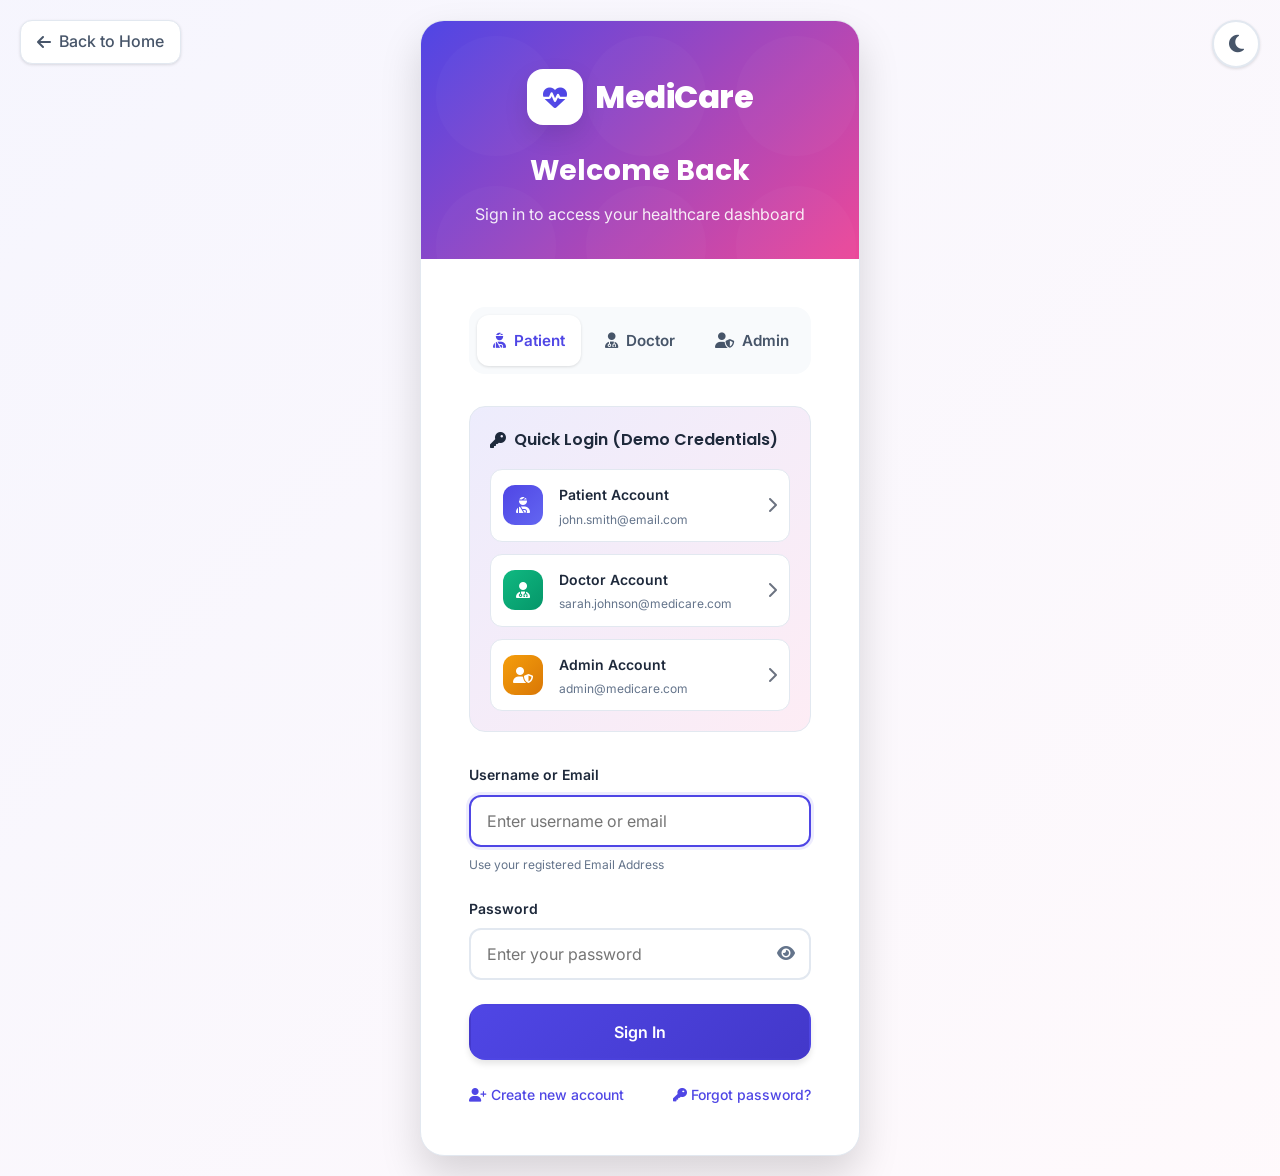
==== templates/admin-dashboard.html @ af342750 "Initial commit of DocAppointment app" ====
<!DOCTYPE html>
<html lang="en">
<head>
    <meta charset="UTF-8">
    <meta name="viewport" content="width=device-width, initial-scale=1.0">
    <title>Admin Portal - MediCare</title>
    
    <link href="https://fonts.googleapis.com/css2?family=Inter:wght@300;400;500;600;700&display=swap" rel="stylesheet">
    <link rel="stylesheet" href="https://cdnjs.cloudflare.com/ajax/libs/font-awesome/6.4.0/css/all.min.css">
    
    <style>
        /* --- 1. SHARED THEME VARIABLES --- */
        :root {
            --primary: #4F46E5;
            --background: #f3f4f6;
            --surface: #ffffff;
            --text-primary: #111827;
            --text-secondary: #6b7280;
            --border: #e5e7eb;
            --shadow: 0 4px 6px -1px rgba(0, 0, 0, 0.1);
            --danger: #ef4444;
            --success: #10b981;
            
            /* Status Colors */
            --status-pending-bg: #FEF3C7; --status-pending-text: #D97706;
            --status-confirmed-bg: #D1FAE5; --status-confirmed-text: #059669;
            --status-cancelled-bg: #FEE2E2; --status-cancelled-text: #DC2626;
        }

        [data-theme="dark"] {
            --background: #111827; --surface: #1f2937;
            --text-primary: #f9fafb; --text-secondary: #d1d5db;
            --border: #374151;
            --status-pending-bg: rgba(245,158,11,0.2); --status-pending-text: #fbbf24;
            --status-confirmed-bg: rgba(16,185,129,0.2); --status-confirmed-text: #34d399;
            --status-cancelled-bg: rgba(239,68,68,0.2); --status-cancelled-text: #f87171;
        }

        /* --- 2. GLOBAL STYLES --- */
        * { margin: 0; padding: 0; box-sizing: border-box; font-family: 'Inter', sans-serif; }
        body { background-color: var(--background); color: var(--text-primary); transition: all 0.3s ease; }
        .container { max-width: 1200px; margin: 0 auto; padding: 0 20px; }
        
        /* Header & Buttons */
        .header { background: var(--surface); padding: 1rem 0; box-shadow: var(--shadow); position: sticky; top: 0; z-index: 100; }
        .header-inner { display: flex; justify-content: space-between; align-items: center; }
        .logo { display: flex; align-items: center; gap: 10px; text-decoration: none; font-size: 1.5rem; font-weight: 700; color: var(--primary); }
        .btn { padding: 0.5rem 1rem; border-radius: 6px; cursor: pointer; border: none; font-size: 0.9rem; font-weight: 500; transition: 0.2s; }
        .btn-outline { border: 1px solid var(--primary); color: var(--primary); background: transparent; }
        .btn-primary { background: var(--primary); color: white; }
        .theme-toggle { background: none; border: none; color: var(--text-primary); font-size: 1.2rem; cursor: pointer; }

        /* Dashboard Components */
        .dashboard-header { margin: 40px 0 30px; display: flex; justify-content: space-between; align-items: end; }
        
        .stats-grid { display: grid; grid-template-columns: repeat(auto-fit, minmax(200px, 1fr)); gap: 20px; margin-bottom: 40px; }
        .stat-card { background: var(--surface); padding: 24px; border-radius: 12px; border: 1px solid var(--border); display: flex; align-items: center; gap: 20px; box-shadow: var(--shadow); }
        .stat-icon { width: 50px; height: 50px; border-radius: 10px; display: flex; align-items: center; justify-content: center; font-size: 1.5rem; }

        /* Tabs */
        .tabs { display: flex; gap: 10px; margin-bottom: 20px; border-bottom: 1px solid var(--border); }
        .tab-btn { padding: 10px 20px; background: none; border: none; color: var(--text-secondary); cursor: pointer; font-weight: 600; border-bottom: 2px solid transparent; }
        .tab-btn.active { color: var(--primary); border-bottom-color: var(--primary); }

        /* Tables */
        .table-container { background: var(--surface); border-radius: 12px; border: 1px solid var(--border); overflow-x: auto; box-shadow: var(--shadow); }
        table { width: 100%; border-collapse: collapse; min-width: 600px; }
        th, td { padding: 15px 20px; text-align: left; border-bottom: 1px solid var(--border); font-size: 0.95rem; }
        th { background: var(--background); color: var(--text-secondary); font-weight: 600; text-transform: uppercase; font-size: 0.8rem; }
        
        /* Badges & Actions */
        .badge { padding: 4px 10px; border-radius: 20px; font-size: 0.8rem; font-weight: 600; text-transform: capitalize; }
        .role-doctor { background: #e0e7ff; color: #4338ca; }
        .role-patient { background: #d1fae5; color: #059669; }
        .role-admin { background: #fee2e2; color: #dc2626; }
        
        .status-pending { background: var(--status-pending-bg); color: var(--status-pending-text); }
        .status-confirmed { background: var(--status-confirmed-bg); color: var(--status-confirmed-text); }
        .status-cancelled { background: var(--status-cancelled-bg); color: var(--status-cancelled-text); }

        .action-btn { background: none; border: none; cursor: pointer; padding: 5px; font-size: 1.1rem; transition: transform 0.2s; }
        .btn-edit { color: var(--primary); }
        .btn-delete { color: var(--danger); }
        .action-btn:hover { transform: scale(1.2); }

        /* --- EDIT MODAL STYLES --- */
        .modal-overlay {
            position: fixed; top: 0; left: 0; right: 0; bottom: 0;
            background: rgba(0,0,0,0.7); display: none; align-items: center; justify-content: center; z-index: 2000;
        }
        .modal-content {
            background: var(--surface); padding: 2rem; border-radius: 12px; width: 90%; max-width: 500px;
            box-shadow: 0 25px 50px -12px rgba(0,0,0,0.25); animation: slideUp 0.3s ease;
        }
        @keyframes slideUp { from { transform: translateY(20px); opacity: 0; } to { transform: translateY(0); opacity: 1; } }

        .form-grid { display: grid; gap: 15px; margin-top: 20px; }
        .form-group label { display: block; margin-bottom: 5px; color: var(--text-secondary); font-size: 0.9rem; }
        .form-input { 
            width: 100%; padding: 10px; border: 1px solid var(--border); border-radius: 6px; 
            background: var(--background); color: var(--text-primary); 
        }
        .checkbox-group { display: flex; align-items: center; gap: 10px; padding: 10px 0; }
        .checkbox-group input { width: 20px; height: 20px; }

    </style>
</head>
<body>

    <header class="header">
        <div class="container">
            <div class="header-inner">
                <a href="index.html" class="logo"><i class="fas fa-heart-pulse"></i> MediCare <span style="font-size: 0.8rem; background: var(--primary); color: white; padding: 2px 6px; border-radius: 4px; margin-left: 5px;">ADMIN</span></a>
                <div class="header-controls">
                    <button class="theme-toggle" id="themeToggle"><i class="fas fa-moon"></i></button>
                    <button onclick="logout()" class="btn btn-outline" style="border-color: var(--danger); color: var(--danger);">Logout</button>
                </div>
            </div>
        </div>
    </header>

    <div class="container">
        <div class="dashboard-header">
            <h1>Admin Overview</h1>
        </div>

        <div class="stats-grid">
            <div class="stat-card">
                <div class="stat-icon" style="background: #e0e7ff; color: #4F46E5;"><i class="fas fa-users"></i></div>
                <div><h2 id="total-users">0</h2><span>Total Users</span></div>
            </div>
            <div class="stat-card">
                <div class="stat-icon" style="background: #d1fae5; color: #059669;"><i class="fas fa-user-md"></i></div>
                <div><h2 id="total-doctors">0</h2><span>Doctors</span></div>
            </div>
            <div class="stat-card">
                <div class="stat-icon" style="background: #fef3c7; color: #d97706;"><i class="fas fa-calendar-check"></i></div>
                <div><h2 id="total-apps">0</h2><span>Appointments</span></div>
            </div>
        </div>

        <div class="tabs">
            <button class="tab-btn active" onclick="switchTab('users')">Manage Users</button>
            <button class="tab-btn" onclick="switchTab('appointments')">All Appointments</button>
        </div>

        <div id="view-users" class="table-container">
            <table>
                <thead>
                    <tr>
                        <th>ID</th>
                        <th>User Info</th>
                        <th>Role</th>
                        <th>Details</th>
                        <th>Actions</th>
                    </tr>
                </thead>
                <tbody id="users-table-body"></tbody>
            </table>
        </div>

        <div id="view-appointments" class="table-container" style="display: none;">
            <table>
                <thead>
                    <tr>
                        <th>ID</th>
                        <th>Doctor</th>
                        <th>Patient</th>
                        <th>Date</th>
                        <th>Status</th>
                        <th>Action</th>
                    </tr>
                </thead>
                <tbody id="apps-table-body"></tbody>
            </table>
        </div>
    </div>

    <div id="edit-modal" class="modal-overlay">
        <div class="modal-content">
            <h2>Edit User</h2>
            <form id="edit-form" class="form-grid">
                <input type="hidden" id="edit-id">
                
                <div class="form-group">
                    <label>First Name</label>
                    <input type="text" id="edit-fname" class="form-input" required>
                </div>
                <div class="form-group">
                    <label>Last Name</label>
                    <input type="text" id="edit-lname" class="form-input" required>
                </div>
                <div class="form-group">
                    <label>Email</label>
                    <input type="email" id="edit-email" class="form-input" required>
                </div>

                <div id="doctor-fields" style="display: none; border-top: 1px solid var(--border); padding-top: 15px; margin-top: 10px;">
                    <h3 style="font-size: 1rem; margin-bottom: 10px; color: var(--primary);">Doctor Details</h3>
                    <div class="form-group">
                        <label>Specialization</label>
                        <input type="text" id="edit-spec" class="form-input">
                    </div>
                    <div class="form-group">
                        <label>Consultation Fee ($)</label>
                        <input type="number" id="edit-fee" class="form-input">
                    </div>
                    <div class="form-group">
                        <label>Experience (Years)</label>
                        <input type="number" id="edit-exp" class="form-input">
                    </div>
                    <div class="checkbox-group">
                        <input type="checkbox" id="edit-verified">
                        <label for="edit-verified" style="margin:0; font-weight:600; cursor:pointer;">Verified Doctor</label>
                    </div>
                </div>

                <div style="display: flex; gap: 10px; margin-top: 10px;">
                    <button type="button" onclick="closeModal()" class="btn btn-outline" style="flex: 1;">Cancel</button>
                    <button type="submit" class="btn btn-primary" style="flex: 1;">Save Changes</button>
                </div>
            </form>
        </div>
    </div>

    <script>
        const API_BASE = 'http://127.0.0.1:8000/api';
        let allUsers = []; // Store users for easy access

        // --- THEME ---
        const themeToggle = document.getElementById('themeToggle');
        const themeIcon = themeToggle.querySelector('i');
        const savedTheme = localStorage.getItem('theme') || 'light';
        function setTheme(theme) {
            document.documentElement.setAttribute('data-theme', theme);
            localStorage.setItem('theme', theme);
            themeIcon.className = theme === 'dark' ? 'fas fa-sun' : 'fas fa-moon';
        }
        setTheme(savedTheme);
        themeToggle.addEventListener('click', () => setTheme(document.documentElement.getAttribute('data-theme') === 'dark' ? 'light' : 'dark'));

        // --- LOAD DATA ---
        document.addEventListener('DOMContentLoaded', async () => {
            const token = localStorage.getItem('access_token');
            const user = JSON.parse(localStorage.getItem('user'));
            if (!token || user.role !== 'admin') {
                window.location.href = 'login.html';
                return;
            }
            await loadUsers(token);
            await loadAppointments(token);
        });

        async function loadUsers(token) {
            try {
                const res = await fetch(`${API_BASE}/users/`, { headers: { 'Authorization': `Bearer ${token}` } });
                allUsers = await res.json();
                renderUsers(allUsers);
            } catch (err) { console.error(err); }
        }

        function renderUsers(users) {
            const tbody = document.getElementById('users-table-body');
            tbody.innerHTML = '';
            let docCount = 0;

            users.forEach(u => {
                if(u.role === 'doctor') docCount++;
                
                // Extra details display
                let details = '<span style="color:var(--text-secondary);">-</span>';
                let verifiedBadge = '';
                
                if (u.role === 'doctor') {
                    details = `<small>${u.specialization || 'N/A'}</small>`;
                    if (u.is_verified) verifiedBadge = '<i class="fas fa-check-circle" style="color:var(--success); margin-left:5px;" title="Verified"></i>';
                }

                const row = `
                    <tr>
                        <td>#${u.id}</td>
                        <td>
                            <strong>${u.first_name} ${u.last_name}</strong>${verifiedBadge}<br>
                            <small style="color:var(--text-secondary)">${u.email}</small>
                        </td>
                        <td><span class="badge role-${u.role}">${u.role}</span></td>
                        <td>${details}</td>
                        <td>
                            ${u.role !== 'admin' ? `
                            <button onclick="openEditModal(${u.id})" class="action-btn btn-edit" title="Edit"><i class="fas fa-edit"></i></button>
                            <button onclick="deleteUser(${u.id})" class="action-btn btn-delete" title="Delete"><i class="fas fa-trash"></i></button>
                            ` : ''}
                        </td>
                    </tr>
                `;
                tbody.innerHTML += row;
            });
            document.getElementById('total-users').textContent = users.length;
            document.getElementById('total-doctors').textContent = docCount;
        }

        async function loadAppointments(token) {
            try {
                const res = await fetch(`${API_BASE}/appointments/`, { headers: { 'Authorization': `Bearer ${token}` } });
                const apps = await res.json();
                const tbody = document.getElementById('apps-table-body');
                tbody.innerHTML = '';

                apps.forEach(app => {
                    const docName = app.doctor_details ? `Dr. ${app.doctor_details.last_name}` : 'Unknown';
                    const patName = app.patient_details ? app.patient_details.first_name : 'Unknown';
                    
                    let statusClass = 'status-pending';
                    if (app.status === 'confirmed') statusClass = 'status-confirmed';
                    if (app.status === 'cancelled') statusClass = 'status-cancelled';

                    const row = `
                        <tr>
                            <td>#${app.id}</td>
                            <td>${docName}</td>
                            <td>${patName}</td>
                            <td>${app.date}</td>
                            <td><span class="badge ${statusClass}">${app.status}</span></td>
                            <td><button onclick="deleteApp(${app.id})" class="action-btn btn-delete"><i class="fas fa-trash"></i></button></td>
                        </tr>
                    `;
                    tbody.innerHTML += row;
                });
                document.getElementById('total-apps').textContent = apps.length;
            } catch (err) { console.error(err); }
        }

        // --- EDIT MODAL LOGIC ---
        const modal = document.getElementById('edit-modal');
        const docFields = document.getElementById('doctor-fields');

        function openEditModal(id) {
            const user = allUsers.find(u => u.id === id);
            if(!user) return;

            document.getElementById('edit-id').value = user.id;
            document.getElementById('edit-fname').value = user.first_name;
            document.getElementById('edit-lname').value = user.last_name;
            document.getElementById('edit-email').value = user.email;

            if (user.role === 'doctor') {
                docFields.style.display = 'block';
                document.getElementById('edit-spec').value = user.specialization || '';
                document.getElementById('edit-fee').value = user.consultation_fee || '';
                document.getElementById('edit-exp').value = user.experience || '';
                document.getElementById('edit-verified').checked = user.is_verified;
            } else {
                docFields.style.display = 'none';
            }
            modal.style.display = 'flex';
        }

        function closeModal() { modal.style.display = 'none'; }
        window.onclick = function(e) { if(e.target == modal) closeModal(); }

        document.getElementById('edit-form').addEventListener('submit', async (e) => {
            e.preventDefault();
            const id = document.getElementById('edit-id').value;
            const token = localStorage.getItem('access_token');

            // Build payload
            const payload = {
                first_name: document.getElementById('edit-fname').value,
                last_name: document.getElementById('edit-lname').value,
                email: document.getElementById('edit-email').value,
            };

            // Add doctor fields if visible
            if (docFields.style.display !== 'none') {
                payload.specialization = document.getElementById('edit-spec').value;
                payload.consultation_fee = document.getElementById('edit-fee').value;
                payload.experience = document.getElementById('edit-exp').value;
                payload.is_verified = document.getElementById('edit-verified').checked;
            }

            try {
                const res = await fetch(`${API_BASE}/users/${id}/`, {
                    method: 'PATCH',
                    headers: { 
                        'Content-Type': 'application/json',
                        'Authorization': `Bearer ${token}` 
                    },
                    body: JSON.stringify(payload)
                });

                if (res.ok) {
                    alert("User updated successfully!");
                    closeModal();
                    loadUsers(token); // Refresh table
                } else {
                    alert("Failed to update user.");
                }
            } catch(e) { alert("Network Error"); }
        });

        // --- DELETE LOGIC ---
        async function deleteUser(id) {
            if(!confirm("Delete this user?")) return;
            const token = localStorage.getItem('access_token');
            await fetch(`${API_BASE}/users/${id}/`, { method: 'DELETE', headers: { 'Authorization': `Bearer ${token}` } });
            loadUsers(token);
        }

        async function deleteApp(id) {
            if(!confirm("Delete appointment?")) return;
            const token = localStorage.getItem('access_token');
            await fetch(`${API_BASE}/appointments/${id}/`, { method: 'DELETE', headers: { 'Authorization': `Bearer ${token}` } });
            loadAppointments(token);
        }

        // --- TABS & LOGOUT ---
        function switchTab(t) {
            const uv = document.getElementById('view-users'), av = document.getElementById('view-appointments');
            const btns = document.querySelectorAll('.tab-btn');
            if(t === 'users') { uv.style.display='block'; av.style.display='none'; btns[0].classList.add('active'); btns[1].classList.remove('active'); }
            else { uv.style.display='none'; av.style.display='block'; btns[0].classList.remove('active'); btns[1].classList.add('active'); }
        }
        function logout() { localStorage.clear(); window.location.href='index.html'; }
    </script>
</body>
</html>
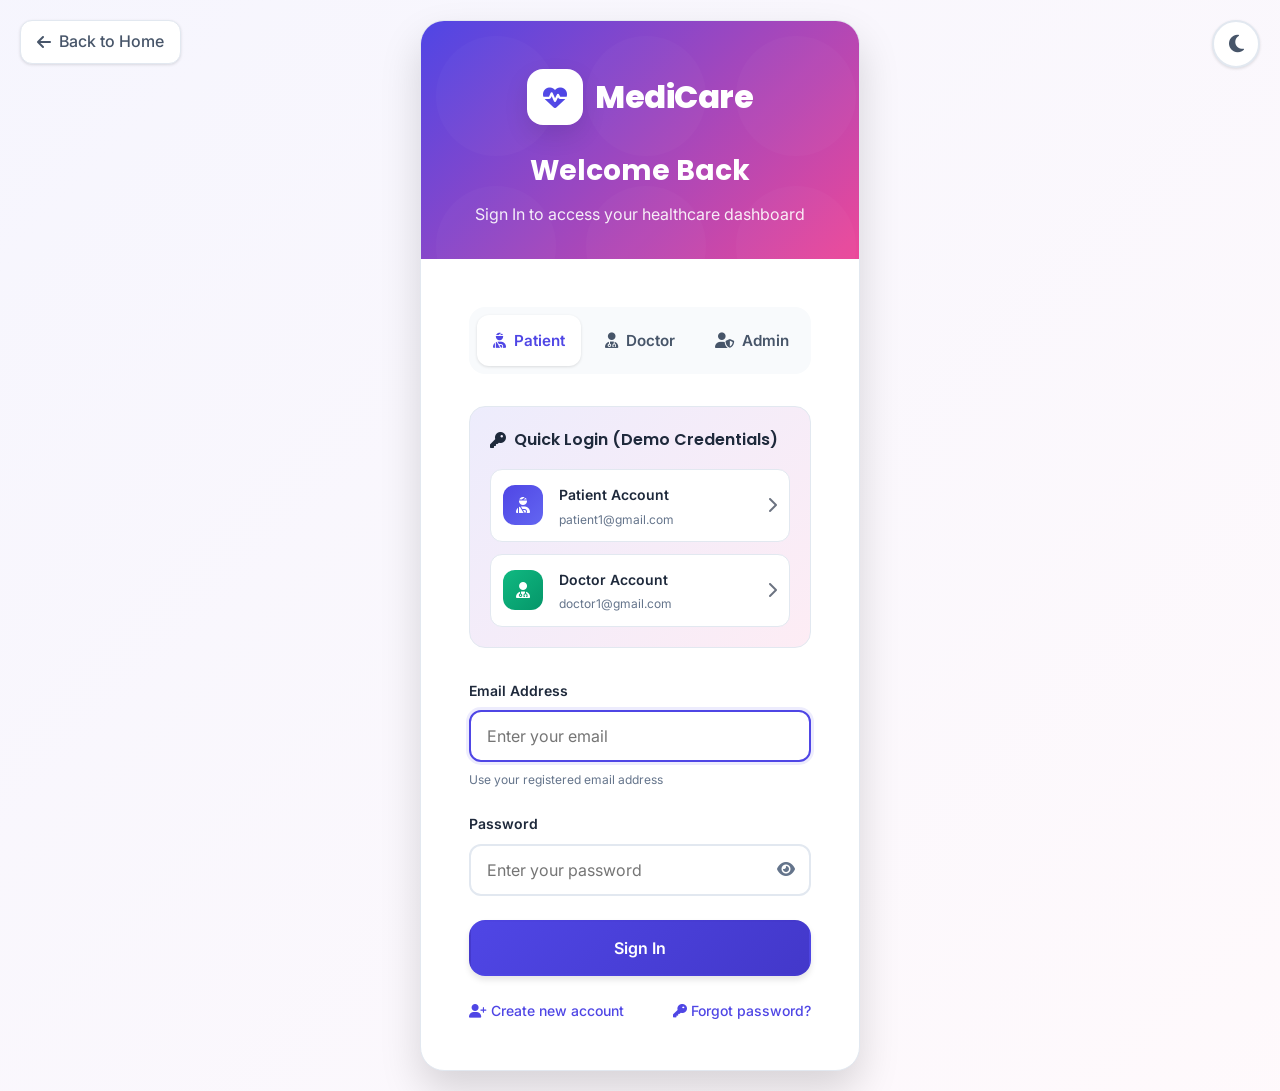
==== commit 41f6a147: "Update DocAppointment with latest app changes" ====
--- a/templates/admin-dashboard.html
+++ b/templates/admin-dashboard.html
@@ -9,100 +9,431 @@
     <link rel="stylesheet" href="https://cdnjs.cloudflare.com/ajax/libs/font-awesome/6.4.0/css/all.min.css">
     
     <style>
-        /* --- 1. SHARED THEME VARIABLES --- */
+        /* --- 1. CRITICAL COLOR VARIABLES --- */
         :root {
             --primary: #4F46E5;
+            --primary-dark: #4338ca;
+            --secondary: #EC4899;
             --background: #f3f4f6;
             --surface: #ffffff;
             --text-primary: #111827;
             --text-secondary: #6b7280;
             --border: #e5e7eb;
             --shadow: 0 4px 6px -1px rgba(0, 0, 0, 0.1);
+            
+            /* Enhanced Color Palette */
+            --success: #10b981;
+            --success-light: #d1fae5;
+            --warning: #f59e0b;
+            --warning-light: #fef3c7;
             --danger: #ef4444;
-            --success: #10b981;
-            
-            /* Status Colors */
-            --status-pending-bg: #FEF3C7; --status-pending-text: #D97706;
-            --status-confirmed-bg: #D1FAE5; --status-confirmed-text: #059669;
-            --status-cancelled-bg: #FEE2E2; --status-cancelled-text: #DC2626;
+            --danger-light: #fee2e2;
+            --info: #3b82f6;
+            --info-light: #dbeafe;
+            --star: #fbbf24;
+            --experience: #8b5cf6;
+            --experience-light: #ede9fe;
+            --fee: #059669;
+            --fee-light: #d1fae5;
+            --rating: #f59e0b;
+            --rating-light: #fef3c7;
         }
 
         [data-theme="dark"] {
-            --background: #111827; --surface: #1f2937;
-            --text-primary: #f9fafb; --text-secondary: #d1d5db;
+            --background: #111827;
+            --surface: #1f2937;
+            --text-primary: #f9fafb;
+            --text-secondary: #d1d5db;
             --border: #374151;
-            --status-pending-bg: rgba(245,158,11,0.2); --status-pending-text: #fbbf24;
-            --status-confirmed-bg: rgba(16,185,129,0.2); --status-confirmed-text: #34d399;
-            --status-cancelled-bg: rgba(239,68,68,0.2); --status-cancelled-text: #f87171;
-        }
-
-        /* --- 2. GLOBAL STYLES --- */
-        * { margin: 0; padding: 0; box-sizing: border-box; font-family: 'Inter', sans-serif; }
-        body { background-color: var(--background); color: var(--text-primary); transition: all 0.3s ease; }
+            --success-light: rgba(16, 185, 129, 0.2);
+            --warning-light: rgba(245, 158, 11, 0.2);
+            --danger-light: rgba(239, 68, 68, 0.2);
+            --info-light: rgba(59, 130, 246, 0.2);
+            --experience-light: rgba(139, 92, 246, 0.2);
+            --fee-light: rgba(5, 150, 105, 0.2);
+            --rating-light: rgba(245, 158, 11, 0.2);
+        }
+
+        [data-theme="dark"] ::-webkit-calendar-picker-indicator {
+            filter: invert(1);
+            cursor: pointer;
+        }
+
+        * { margin: 0; padding: 0; box-sizing: border-box; font-family: 'Inter', sans-serif; transition: all 0.3s ease; }
+        body { background-color: var(--background); color: var(--text-primary); }
         .container { max-width: 1200px; margin: 0 auto; padding: 0 20px; }
+
+        /* --- HEADER --- */
+        .header { 
+            background: var(--surface); 
+            padding: 1rem 0; 
+            box-shadow: var(--shadow); 
+            position: sticky; 
+            top: 0; 
+            z-index: 100; 
+        }
+        .header-inner { 
+            display: flex; 
+            justify-content: space-between; 
+            align-items: center; 
+        }
         
-        /* Header & Buttons */
-        .header { background: var(--surface); padding: 1rem 0; box-shadow: var(--shadow); position: sticky; top: 0; z-index: 100; }
-        .header-inner { display: flex; justify-content: space-between; align-items: center; }
-        .logo { display: flex; align-items: center; gap: 10px; text-decoration: none; font-size: 1.5rem; font-weight: 700; color: var(--primary); }
-        .btn { padding: 0.5rem 1rem; border-radius: 6px; cursor: pointer; border: none; font-size: 0.9rem; font-weight: 500; transition: 0.2s; }
-        .btn-outline { border: 1px solid var(--primary); color: var(--primary); background: transparent; }
-        .btn-primary { background: var(--primary); color: white; }
-        .theme-toggle { background: none; border: none; color: var(--text-primary); font-size: 1.2rem; cursor: pointer; }
-
-        /* Dashboard Components */
-        .dashboard-header { margin: 40px 0 30px; display: flex; justify-content: space-between; align-items: end; }
+        .logo { 
+            display: flex; 
+            align-items: center; 
+            gap: 10px; 
+            text-decoration: none; 
+            font-size: 1.5rem; 
+            font-weight: 700; 
+            background: linear-gradient(135deg, var(--primary) 0%, var(--secondary) 100%);
+            -webkit-background-clip: text;
+            background-clip: text;
+            -webkit-text-fill-color: transparent;
+            transition: transform 0.3s ease;
+        }
+        .logo:hover { transform: scale(1.05); }
+        .logo i { 
+            background: linear-gradient(135deg, var(--primary) 0%, var(--secondary) 100%);
+            -webkit-background-clip: text;
+            background-clip: text;
+            -webkit-text-fill-color: transparent;
+            font-size: 1.6rem;
+        }
         
-        .stats-grid { display: grid; grid-template-columns: repeat(auto-fit, minmax(200px, 1fr)); gap: 20px; margin-bottom: 40px; }
-        .stat-card { background: var(--surface); padding: 24px; border-radius: 12px; border: 1px solid var(--border); display: flex; align-items: center; gap: 20px; box-shadow: var(--shadow); }
-        .stat-icon { width: 50px; height: 50px; border-radius: 10px; display: flex; align-items: center; justify-content: center; font-size: 1.5rem; }
-
-        /* Tabs */
-        .tabs { display: flex; gap: 10px; margin-bottom: 20px; border-bottom: 1px solid var(--border); }
-        .tab-btn { padding: 10px 20px; background: none; border: none; color: var(--text-secondary); cursor: pointer; font-weight: 600; border-bottom: 2px solid transparent; }
-        .tab-btn.active { color: var(--primary); border-bottom-color: var(--primary); }
-
-        /* Tables */
-        .table-container { background: var(--surface); border-radius: 12px; border: 1px solid var(--border); overflow-x: auto; box-shadow: var(--shadow); }
-        table { width: 100%; border-collapse: collapse; min-width: 600px; }
-        th, td { padding: 15px 20px; text-align: left; border-bottom: 1px solid var(--border); font-size: 0.95rem; }
-        th { background: var(--background); color: var(--text-secondary); font-weight: 600; text-transform: uppercase; font-size: 0.8rem; }
+        .header-controls { display: flex; align-items: center; gap: 15px; }
+
+        /* --- BUTTONS --- */
+        .btn { 
+            padding: 0.5rem 1.5rem; 
+            border-radius: 8px; 
+            text-decoration: none; 
+            font-weight: 500; 
+            cursor: pointer; 
+            border: none; 
+            transition: all 0.2s; 
+            display: inline-flex; 
+            align-items: center; 
+            gap: 8px; 
+            font-size: 0.95rem; 
+        }
+        .btn-outline { 
+            border: 1px solid var(--primary); 
+            color: var(--primary); 
+            background: transparent; 
+        }
+        .btn-outline:hover { 
+            background: var(--primary); 
+            color: white; 
+            transform: translateY(-1px); 
+        }
+        .btn-primary { 
+            background: var(--primary); 
+            color: white; 
+        }
+        .btn-primary:hover { 
+            background: var(--primary-dark); 
+            transform: translateY(-1px); 
+            box-shadow: 0 4px 12px rgba(79, 70, 229, 0.3); 
+        }
+        .btn-danger { 
+            background: var(--danger-light); 
+            color: var(--danger); 
+            border: 1px solid rgba(239, 68, 68, 0.3);
+        }
+        .btn-danger:hover { 
+            background: var(--danger); 
+            color: white; 
+            transform: translateY(-1px); 
+            border-color: var(--danger);
+        }
+        .btn-small { 
+            padding: 0.4rem 1rem; 
+            font-size: 0.85rem; 
+        }
+
+        .theme-toggle { 
+            background: var(--surface); 
+            border: 1px solid var(--border); 
+            color: var(--text-primary); 
+            font-size: 1.2rem; 
+            cursor: pointer; 
+            padding: 0.5rem; 
+            border-radius: 50%; 
+            display: flex; 
+            align-items: center; 
+            justify-content: center; 
+            transition: all 0.2s;
+        }
+        .theme-toggle:hover { 
+            background: var(--primary); 
+            color: white; 
+            transform: rotate(15deg); 
+        }
+
+        /* --- DASHBOARD HEADER --- */
+        .dashboard-header { 
+            display: flex; 
+            justify-content: space-between; 
+            align-items: flex-end; 
+            margin: 40px 0 30px; 
+            padding-bottom: 20px; 
+            border-bottom: 2px solid var(--border); 
+        }
+        .dashboard-title h1 { 
+            font-size: 2rem; 
+            margin-bottom: 8px; 
+            background: linear-gradient(135deg, var(--primary) 0%, var(--secondary) 100%);
+            -webkit-background-clip: text;
+            background-clip: text;
+            -webkit-text-fill-color: transparent;
+        }
+        .dashboard-title p { 
+            color: var(--text-secondary); 
+            font-size: 1rem; 
+        }
+
+        /* --- STATS GRID --- */
+        .stats-grid { 
+            display: grid; 
+            grid-template-columns: repeat(auto-fit, minmax(280px, 1fr)); 
+            gap: 25px; 
+            margin-bottom: 40px; 
+        }
+        .stat-card { 
+            background: var(--surface); 
+            padding: 25px; 
+            border-radius: 16px; 
+            box-shadow: var(--shadow); 
+            border: 1px solid var(--border); 
+            display: flex; 
+            align-items: center; 
+            gap: 20px; 
+            transition: all 0.3s ease; 
+        }
+        .stat-card:hover { 
+            transform: translateY(-5px); 
+            box-shadow: 0 10px 25px rgba(0, 0, 0, 0.1); 
+            border-color: var(--primary); 
+        }
+        .stat-icon { 
+            width: 60px; 
+            height: 60px; 
+            border-radius: 12px; 
+            display: flex; 
+            align-items: center; 
+            justify-content: center; 
+            font-size: 1.8rem; 
+        }
+        .stat-info h3 { 
+            font-size: 0.9rem; 
+            color: var(--text-secondary); 
+            margin-bottom: 8px; 
+            font-weight: 500; 
+            text-transform: uppercase; 
+            letter-spacing: 0.5px; 
+        }
+        .stat-info strong { 
+            font-size: 1.8rem; 
+            color: var(--text-primary); 
+            font-weight: 700; 
+        }
+
+        /* --- TABS --- */
+        .tabs { 
+            display: flex; 
+            gap: 5px; 
+            margin-bottom: 30px; 
+            padding: 5px; 
+            background: var(--surface); 
+            border-radius: 12px; 
+            border: 1px solid var(--border); 
+            box-shadow: var(--shadow); 
+        }
+        .tab-btn { 
+            padding: 12px 24px; 
+            background: transparent; 
+            border: none; 
+            color: var(--text-secondary); 
+            cursor: pointer; 
+            font-weight: 600; 
+            border-radius: 8px; 
+            font-size: 0.95rem; 
+            transition: all 0.3s ease; 
+            flex: 1;
+        }
+        .tab-btn.active { 
+            background: var(--primary); 
+            color: white; 
+            box-shadow: 0 4px 12px rgba(79, 70, 229, 0.3); 
+        }
+        .tab-btn:hover:not(.active) { 
+            background: var(--background); 
+            color: var(--text-primary); 
+        }
+
+        /* --- TABLE --- */
+        .table-container { 
+            background: var(--surface); 
+            border-radius: 16px; 
+            box-shadow: var(--shadow); 
+            border: 1px solid var(--border); 
+            overflow: hidden; 
+            margin-bottom: 50px; 
+        }
+        .table-header { 
+            padding: 25px; 
+            font-weight: 700; 
+            font-size: 1.1rem; 
+            border-bottom: 1px solid var(--border); 
+            display: flex; 
+            justify-content: space-between; 
+            align-items: center; 
+        }
+        table { 
+            width: 100%; 
+            border-collapse: collapse; 
+        }
+        th, td { 
+            padding: 18px 25px; 
+            text-align: left; 
+            border-bottom: 1px solid var(--border); 
+            font-size: 0.95rem; 
+        }
+        th { 
+            background: var(--background); 
+            color: var(--text-secondary); 
+            font-weight: 600; 
+            font-size: 0.85rem; 
+            text-transform: uppercase; 
+            letter-spacing: 0.5px; 
+        }
+        tr:last-child td { border-bottom: none; }
+        tr:hover { background-color: rgba(79, 70, 229, 0.03); }
+
+        /* --- NEW STYLE: FILTER DROPDOWN --- */
+        .filter-select {
+            padding: 8px 12px;
+            border-radius: 8px;
+            border: 1px solid var(--border);
+            background: var(--background);
+            color: var(--text-primary);
+            font-size: 0.9rem;
+            margin-right: 10px;
+            outline: none;
+            cursor: pointer;
+            transition: all 0.2s ease;
+        }
+        .filter-select:focus {
+            border-color: var(--primary);
+            box-shadow: 0 0 0 3px rgba(79, 70, 229, 0.1);
+        }
+
+        /* User Avatar Cell */
+        .user-cell { display: flex; align-items: center; gap: 15px; }
+        .avatar-small { 
+            width: 40px; 
+            height: 40px; 
+            background: linear-gradient(135deg, var(--primary), var(--secondary)); 
+            color: white; 
+            border-radius: 50%; 
+            display: flex; 
+            align-items: center; 
+            justify-content: center; 
+            font-weight: 700; 
+            font-size: 1rem; 
+            border: 2px solid white; 
+            box-shadow: 0 2px 8px rgba(79, 70, 229, 0.3); 
+        }
+
+        /* Action Buttons */
+        .action-btn { 
+            padding: 6px 12px; 
+            border-radius: 8px; 
+            border: none; 
+            cursor: pointer; 
+            font-size: 0.85rem; 
+            font-weight: 500; 
+            display: inline-flex; 
+            align-items: center; 
+            gap: 6px; 
+            margin-right: 8px; 
+            transition: all 0.2s; 
+        }
+        .action-btn:hover { transform: translateY(-2px); }
+        .btn-edit { 
+            background: var(--info-light); 
+            color: var(--info); 
+            border: 1px solid rgba(59, 130, 246, 0.3); 
+        }
+        .btn-edit:hover { 
+            background: var(--info); 
+            color: white; 
+            border-color: var(--info); 
+        }
+        .btn-delete { 
+            background: var(--danger-light); 
+            color: var(--danger); 
+            border: 1px solid rgba(239, 68, 68, 0.3); 
+        }
+        .btn-delete:hover { 
+            background: var(--danger); 
+            color: white; 
+            border-color: var(--danger); 
+        }
+
+        /* Badges */
+        .badge { 
+            padding: 6px 14px; 
+            border-radius: 20px; 
+            font-size: 0.85rem; 
+            font-weight: 600; 
+            display: inline-flex; 
+            align-items: center; 
+            gap: 6px; 
+            border: 1px solid transparent; 
+        }
+        .role-doctor { background: var(--info-light); color: var(--info); border-color: rgba(59, 130, 246, 0.3); }
+        .role-patient { background: var(--success-light); color: var(--success); border-color: rgba(16, 185, 129, 0.3); }
+        .role-admin { background: var(--warning-light); color: var(--warning); border-color: rgba(245, 158, 11, 0.3); }
         
-        /* Badges & Actions */
-        .badge { padding: 4px 10px; border-radius: 20px; font-size: 0.8rem; font-weight: 600; text-transform: capitalize; }
-        .role-doctor { background: #e0e7ff; color: #4338ca; }
-        .role-patient { background: #d1fae5; color: #059669; }
-        .role-admin { background: #fee2e2; color: #dc2626; }
+        .status-pending { background: var(--warning-light); color: var(--warning); border-color: rgba(245, 158, 11, 0.3); }
+        .status-confirmed { background: var(--success-light); color: var(--success); border-color: rgba(16, 185, 129, 0.3); }
+        .status-cancelled { background: var(--danger-light); color: var(--danger); border-color: rgba(239, 68, 68, 0.3); }
+
+        /* --- MODAL --- */
+        .modal-overlay { 
+            position: fixed; top: 0; left: 0; right: 0; bottom: 0; 
+            background: rgba(0, 0, 0, 0.6); display: none; align-items: center; justify-content: center; 
+            z-index: 2000; backdrop-filter: blur(5px); animation: fadeIn 0.3s ease; 
+        }
+        .modal-content { 
+            background: var(--surface); color: var(--text-primary); padding: 2rem; 
+            border-radius: 16px; width: 90%; max-width: 550px; position: relative; 
+            animation: modalSlide 0.3s ease; border: 1px solid var(--border); 
+        }
+        .close-btn { 
+            position: absolute; top: 15px; right: 20px; font-size: 1.5rem; cursor: pointer; 
+            color: var(--text-secondary); background: none; border: none; transition: all 0.2s; 
+            width: 30px; height: 30px; border-radius: 50%; display: flex; align-items: center; justify-content: center; 
+        }
+        .close-btn:hover { color: var(--danger); background: var(--danger-light); transform: rotate(90deg); }
         
-        .status-pending { background: var(--status-pending-bg); color: var(--status-pending-text); }
-        .status-confirmed { background: var(--status-confirmed-bg); color: var(--status-confirmed-text); }
-        .status-cancelled { background: var(--status-cancelled-bg); color: var(--status-cancelled-text); }
-
-        .action-btn { background: none; border: none; cursor: pointer; padding: 5px; font-size: 1.1rem; transition: transform 0.2s; }
-        .btn-edit { color: var(--primary); }
-        .btn-delete { color: var(--danger); }
-        .action-btn:hover { transform: scale(1.2); }
-
-        /* --- EDIT MODAL STYLES --- */
-        .modal-overlay {
-            position: fixed; top: 0; left: 0; right: 0; bottom: 0;
-            background: rgba(0,0,0,0.7); display: none; align-items: center; justify-content: center; z-index: 2000;
-        }
-        .modal-content {
-            background: var(--surface); padding: 2rem; border-radius: 12px; width: 90%; max-width: 500px;
-            box-shadow: 0 25px 50px -12px rgba(0,0,0,0.25); animation: slideUp 0.3s ease;
-        }
-        @keyframes slideUp { from { transform: translateY(20px); opacity: 0; } to { transform: translateY(0); opacity: 1; } }
-
-        .form-grid { display: grid; gap: 15px; margin-top: 20px; }
-        .form-group label { display: block; margin-bottom: 5px; color: var(--text-secondary); font-size: 0.9rem; }
+        @keyframes fadeIn { from { opacity: 0; } to { opacity: 1; } }
+        @keyframes modalSlide { from { transform: translateY(-20px) scale(0.95); opacity: 0; } to { transform: translateY(0) scale(1); opacity: 1; } }
+
+        /* Form Grid */
+        .form-grid { display: grid; gap: 20px; margin-top: 20px; }
         .form-input { 
-            width: 100%; padding: 10px; border: 1px solid var(--border); border-radius: 6px; 
-            background: var(--background); color: var(--text-primary); 
+            width: 100%; padding: 12px 15px; border: 1px solid var(--border); border-radius: 8px; 
+            background: var(--background); color: var(--text-primary); font-size: 0.95rem; 
         }
         .checkbox-group { display: flex; align-items: center; gap: 10px; padding: 10px 0; }
-        .checkbox-group input { width: 20px; height: 20px; }
-
+
+        @media (max-width: 768px) {
+            .dashboard-header { flex-direction: column; align-items: flex-start; gap: 20px; }
+            .stats-grid { grid-template-columns: 1fr; }
+            .table-header { flex-direction: column; gap: 15px; align-items: flex-start; }
+        }
     </style>
 </head>
 <body>
@@ -110,10 +441,13 @@
     <header class="header">
         <div class="container">
             <div class="header-inner">
-                <a href="index.html" class="logo"><i class="fas fa-heart-pulse"></i> MediCare <span style="font-size: 0.8rem; background: var(--primary); color: white; padding: 2px 6px; border-radius: 4px; margin-left: 5px;">ADMIN</span></a>
+                <a href="index.html" class="logo">
+                    <i class="fas fa-heart-pulse"></i> MediCare
+                    <span style="font-size: 0.8rem; background: linear-gradient(135deg, var(--primary), var(--secondary)); color: white; padding: 2px 10px; border-radius: 20px; margin-left: 10px;">ADMIN</span>
+                </a>
                 <div class="header-controls">
-                    <button class="theme-toggle" id="themeToggle"><i class="fas fa-moon"></i></button>
-                    <button onclick="logout()" class="btn btn-outline" style="border-color: var(--danger); color: var(--danger);">Logout</button>
+                    <button class="theme-toggle" id="themeToggle" title="Toggle theme"><i class="fas fa-moon"></i></button>
+                    <button onclick="logout()" class="btn btn-danger"><i class="fas fa-sign-out-alt"></i> Logout</button>
                 </div>
             </div>
         </div>
@@ -121,30 +455,68 @@
 
     <div class="container">
         <div class="dashboard-header">
-            <h1>Admin Overview</h1>
+            <div class="dashboard-title">
+                <h1>Admin Portal</h1>
+                <p>Manage users, appointments, and system settings</p>
+            </div>
+            
+            <div class="profile-card-disabled">
+                <div class="stat-icon" style="background: var(--warning-light); color: var(--warning);">
+                    <i class="fas fa-user-shield"></i>
+                </div>
+                <div>
+                    <div style="font-size: 0.8rem; color: var(--text-secondary); text-transform: uppercase; letter-spacing: 0.5px;">Logged in as</div>
+                    <strong id="admin-name" style="font-size: 1.1rem;">System Administrator</strong>
+                </div>
+            </div>
         </div>
 
         <div class="stats-grid">
             <div class="stat-card">
-                <div class="stat-icon" style="background: #e0e7ff; color: #4F46E5;"><i class="fas fa-users"></i></div>
-                <div><h2 id="total-users">0</h2><span>Total Users</span></div>
+                <div class="stat-icon" style="background: var(--info-light); color: var(--info);">
+                    <i class="fas fa-users"></i>
+                </div>
+                <div class="stat-info">
+                    <h3>Total Users</h3>
+                    <strong id="total-users">0</strong>
+                </div>
             </div>
             <div class="stat-card">
-                <div class="stat-icon" style="background: #d1fae5; color: #059669;"><i class="fas fa-user-md"></i></div>
-                <div><h2 id="total-doctors">0</h2><span>Doctors</span></div>
+                <div class="stat-icon" style="background: var(--success-light); color: var(--success);">
+                    <i class="fas fa-user-md"></i>
+                </div>
+                <div class="stat-info">
+                    <h3>Doctors</h3>
+                    <strong id="total-doctors">0</strong>
+                </div>
             </div>
             <div class="stat-card">
-                <div class="stat-icon" style="background: #fef3c7; color: #d97706;"><i class="fas fa-calendar-check"></i></div>
-                <div><h2 id="total-apps">0</h2><span>Appointments</span></div>
+                <div class="stat-icon" style="background: var(--warning-light); color: var(--warning);">
+                    <i class="fas fa-calendar-check"></i>
+                </div>
+                <div class="stat-info">
+                    <h3>Appointments</h3>
+                    <strong id="total-apps">0</strong>
+                </div>
             </div>
         </div>
 
         <div class="tabs">
-            <button class="tab-btn active" onclick="switchTab('users')">Manage Users</button>
-            <button class="tab-btn" onclick="switchTab('appointments')">All Appointments</button>
+            <button class="tab-btn active" onclick="switchTab('users')">
+                <i class="fas fa-users"></i> Manage Users
+            </button>
+            <button class="tab-btn" onclick="switchTab('appointments')">
+                <i class="fas fa-calendar-alt"></i> All Appointments
+            </button>
         </div>
 
         <div id="view-users" class="table-container">
+            <div class="table-header">
+                <span>User Management</span>
+                <button id="refresh-btn" class="btn btn-outline btn-small" onclick="refreshData()">
+                    <i class="fas fa-sync-alt"></i> Refresh
+                </button>
+            </div>
             <table>
                 <thead>
                     <tr>
@@ -155,18 +527,38 @@
                         <th>Actions</th>
                     </tr>
                 </thead>
-                <tbody id="users-table-body"></tbody>
+                <tbody id="users-table-body">
+                    <tr>
+                        <td colspan="5" style="text-align:center; padding:40px; color: var(--text-secondary);">
+                            <i class="fas fa-spinner fa-spin"></i> Loading data...
+                        </td>
+                    </tr>
+                </tbody>
             </table>
         </div>
 
         <div id="view-appointments" class="table-container" style="display: none;">
+            <div class="table-header">
+                <span>Appointment Management</span>
+                <div style="display: flex; align-items: center;">
+                    <select id="app-filter" onchange="filterApps(this.value)" class="filter-select">
+                        <option value="all">Show All</option>
+                        <option value="pending">Pending</option>
+                        <option value="confirmed">Confirmed</option>
+                        <option value="cancelled">Cancelled</option>
+                    </select>
+                    <button id="refresh-apps-btn" class="btn btn-outline btn-small" onclick="refreshData()">
+                        <i class="fas fa-sync-alt"></i> Refresh
+                    </button>
+                </div>
+            </div>
             <table>
                 <thead>
                     <tr>
                         <th>ID</th>
                         <th>Doctor</th>
                         <th>Patient</th>
-                        <th>Date</th>
+                        <th>Date & Time</th>
                         <th>Status</th>
                         <th>Action</th>
                     </tr>
@@ -176,158 +568,372 @@
         </div>
     </div>
 
-    <div id="edit-modal" class="modal-overlay">
+    <div class="modal-overlay" id="edit-modal">
         <div class="modal-content">
-            <h2>Edit User</h2>
+            <button class="close-btn" onclick="closeModal()">&times;</button>
+            
+            <div style="margin-bottom: 1.5rem;">
+                <h2 style="font-size: 1.5rem; margin-bottom: 5px; color: var(--primary);">
+                    <i class="fas fa-user-edit"></i> Edit User
+                </h2>
+                <p style="color: var(--text-secondary); font-size: 0.9rem;">Update user information and permissions</p>
+            </div>
+
             <form id="edit-form" class="form-grid">
                 <input type="hidden" id="edit-id">
                 
                 <div class="form-group">
-                    <label>First Name</label>
+                    <label><i class="fas fa-user"></i> First Name</label>
                     <input type="text" id="edit-fname" class="form-input" required>
                 </div>
+                
                 <div class="form-group">
-                    <label>Last Name</label>
+                    <label><i class="fas fa-user"></i> Last Name</label>
                     <input type="text" id="edit-lname" class="form-input" required>
                 </div>
+                
                 <div class="form-group">
-                    <label>Email</label>
+                    <label><i class="fas fa-envelope"></i> Email</label>
                     <input type="email" id="edit-email" class="form-input" required>
                 </div>
 
-                <div id="doctor-fields" style="display: none; border-top: 1px solid var(--border); padding-top: 15px; margin-top: 10px;">
-                    <h3 style="font-size: 1rem; margin-bottom: 10px; color: var(--primary);">Doctor Details</h3>
+                <div id="doctor-fields" style="display: none; border-top: 1px solid var(--border); padding-top: 20px; margin-top: 10px;">
+                    <h3 style="font-size: 1rem; margin-bottom: 15px; color: var(--primary); display: flex; align-items: center; gap: 8px;">
+                        <i class="fas fa-stethoscope"></i> Doctor Details
+                    </h3>
+                    
                     <div class="form-group">
                         <label>Specialization</label>
-                        <input type="text" id="edit-spec" class="form-input">
+                        <input type="text" id="edit-spec" class="form-input" placeholder="e.g., Cardiologist">
                     </div>
+                    
                     <div class="form-group">
-                        <label>Consultation Fee ($)</label>
-                        <input type="number" id="edit-fee" class="form-input">
+                        <label><i class="fas fa-dollar-sign"></i> Consultation Fee ($)</label>
+                        <input type="number" id="edit-fee" class="form-input" placeholder="100" min="0" step="10">
                     </div>
+                    
                     <div class="form-group">
-                        <label>Experience (Years)</label>
-                        <input type="number" id="edit-exp" class="form-input">
+                        <label><i class="fas fa-briefcase"></i> Experience (Years)</label>
+                        <input type="number" id="edit-exp" class="form-input" placeholder="5" min="0" max="50">
                     </div>
+                    
                     <div class="checkbox-group">
                         <input type="checkbox" id="edit-verified">
-                        <label for="edit-verified" style="margin:0; font-weight:600; cursor:pointer;">Verified Doctor</label>
+                        <label for="edit-verified" style="margin:0; cursor:pointer;">Verified Doctor</label>
                     </div>
                 </div>
 
-                <div style="display: flex; gap: 10px; margin-top: 10px;">
-                    <button type="button" onclick="closeModal()" class="btn btn-outline" style="flex: 1;">Cancel</button>
-                    <button type="submit" class="btn btn-primary" style="flex: 1;">Save Changes</button>
+                <div style="display: flex; gap: 10px; margin-top: 20px;">
+                    <button type="button" onclick="closeModal()" class="btn btn-outline" style="flex: 1;">
+                        <i class="fas fa-times"></i> Cancel
+                    </button>
+                    <button type="submit" class="btn btn-primary" style="flex: 1;">
+                        <i class="fas fa-save"></i> Save Changes
+                    </button>
                 </div>
             </form>
         </div>
     </div>
 
+    <script src="/static/js/app-config.js"></script>
+    <script src="/static/js/auth-utils.js"></script>
     <script>
-        const API_BASE = 'http://127.0.0.1:8000/api';
-        let allUsers = []; // Store users for easy access
-
-        // --- THEME ---
+        const API_BASE = `${window.APP_CONFIG.API_BASE_URL}/api`;
+        let allUsers = [];
+        let allAppointments = [];
+        let isRefreshing = false;
+
+        // --- THEME LOGIC ---
         const themeToggle = document.getElementById('themeToggle');
         const themeIcon = themeToggle.querySelector('i');
-        const savedTheme = localStorage.getItem('theme') || 'light';
+        
         function setTheme(theme) {
             document.documentElement.setAttribute('data-theme', theme);
             localStorage.setItem('theme', theme);
             themeIcon.className = theme === 'dark' ? 'fas fa-sun' : 'fas fa-moon';
         }
+        
+        // Initialize theme
+        const savedTheme = localStorage.getItem('theme') || 'light';
         setTheme(savedTheme);
-        themeToggle.addEventListener('click', () => setTheme(document.documentElement.getAttribute('data-theme') === 'dark' ? 'light' : 'dark'));
+        
+        themeToggle.addEventListener('click', () => {
+            const current = document.documentElement.getAttribute('data-theme');
+            setTheme(current === 'dark' ? 'light' : 'dark');
+        });
 
         // --- LOAD DATA ---
         document.addEventListener('DOMContentLoaded', async () => {
-            const token = localStorage.getItem('access_token');
-            const user = JSON.parse(localStorage.getItem('user'));
-            if (!token || user.role !== 'admin') {
+            let user;
+            try {
+                user = JSON.parse(sessionStorage.getItem('user') || '{}');
+            } catch {
+                user = {};
+            }
+            
+            if(user.role !== 'admin') {
                 window.location.href = 'login.html';
                 return;
             }
-            await loadUsers(token);
-            await loadAppointments(token);
+            
+            document.getElementById('admin-name').textContent = `System Administrator`;
+            
+            await refreshData();
         });
 
-        async function loadUsers(token) {
+        // --- REFRESH BUTTON FUNCTIONALITY ---
+        async function refreshData() {
+            if (isRefreshing) return;
+            
+            isRefreshing = true;
+            const refreshBtn = document.getElementById('refresh-btn');
+            const refreshAppsBtn = document.getElementById('refresh-apps-btn');
+            
+            // Get active tab
+            const activeTab = document.querySelector('.tab-btn.active').textContent.toLowerCase();
+            
+            // Show loading state on refresh buttons
+            if (refreshBtn) {
+                refreshBtn.innerHTML = '<i class="fas fa-spinner fa-spin"></i> Refreshing...';
+                refreshBtn.disabled = true;
+            }
+            
+            if (refreshAppsBtn) {
+                refreshAppsBtn.innerHTML = '<i class="fas fa-spinner fa-spin"></i> Refreshing...';
+                refreshAppsBtn.disabled = true;
+            }
+            
             try {
-                const res = await fetch(`${API_BASE}/users/`, { headers: { 'Authorization': `Bearer ${token}` } });
+                // Show loading state in tables
+                if (activeTab.includes('users')) {
+                    showLoadingInTable('users-table-body', 'Refreshing users...');
+                } else {
+                    showLoadingInTable('apps-table-body', 'Refreshing appointments...');
+                }
+                
+                await Promise.all([
+                    loadUsers(),
+                    loadAppointments()
+                ]);
+                
+            } catch (err) {
+                console.error("Error refreshing data:", err);
+                showError();
+                alert('Failed to refresh data. Please try again.');
+            } finally {
+                // Restore button states
+                setTimeout(() => {
+                    if (refreshBtn) {
+                        refreshBtn.innerHTML = '<i class="fas fa-sync-alt"></i> Refresh';
+                        refreshBtn.disabled = false;
+                    }
+                    
+                    if (refreshAppsBtn) {
+                        refreshAppsBtn.innerHTML = '<i class="fas fa-sync-alt"></i> Refresh';
+                        refreshAppsBtn.disabled = false;
+                    }
+                    
+                    isRefreshing = false;
+                }, 500);
+            }
+        }
+
+        function showLoadingInTable(tableId, message = 'Loading...') {
+            const tbody = document.getElementById(tableId);
+            if (tbody) {
+                tbody.innerHTML = `
+                    <tr>
+                        <td colspan="${tableId.includes('users') ? '5' : '6'}" style="text-align:center; padding:40px; color: var(--text-secondary);">
+                            <i class="fas fa-spinner fa-spin"></i> ${message}
+                        </td>
+                    </tr>`;
+            }
+        }
+
+        async function loadUsers() {
+            try {
+                const res = await authApiFetch(`${API_BASE}/users/`);
+                
+                if (!res.ok) throw new Error("Failed to fetch users");
+                
                 allUsers = await res.json();
                 renderUsers(allUsers);
-            } catch (err) { console.error(err); }
+                
+            } catch (err) { 
+                console.error("Error loading users:", err);
+                throw err;
+            }
         }
 
         function renderUsers(users) {
             const tbody = document.getElementById('users-table-body');
+            if (!tbody) return;
+            
             tbody.innerHTML = '';
+            
+            if(users.length === 0) {
+                tbody.innerHTML = `
+                    <tr>
+                        <td colspan="5" style="text-align:center; padding:40px;">
+                            <div class="empty-state" style="background: transparent; border: none;">
+                                <i class="fas fa-user-slash"></i>
+                                <h3>No Users Found</h3>
+                                <p>There are no users in the system yet.</p>
+                            </div>
+                        </td>
+                    </tr>`;
+                return;
+            }
+
             let docCount = 0;
 
             users.forEach(u => {
                 if(u.role === 'doctor') docCount++;
                 
-                // Extra details display
+                const initials = (u.first_name?.[0] || 'U') + (u.last_name?.[0] || 'P');
                 let details = '<span style="color:var(--text-secondary);">-</span>';
                 let verifiedBadge = '';
                 
                 if (u.role === 'doctor') {
-                    details = `<small>${u.specialization || 'N/A'}</small>`;
-                    if (u.is_verified) verifiedBadge = '<i class="fas fa-check-circle" style="color:var(--success); margin-left:5px;" title="Verified"></i>';
+                    details = `<div style="font-weight: 600; color: var(--info);">${u.specialization || 'N/A'}</div>`;
+                    if (u.is_verified) {
+                        verifiedBadge = '<span class="verified-badge"><i class="fas fa-check-circle"></i> Verified</span>';
+                    }
                 }
 
                 const row = `
                     <tr>
-                        <td>#${u.id}</td>
+                        <td><strong style="color: var(--text-secondary);">#${u.id}</strong></td>
                         <td>
-                            <strong>${u.first_name} ${u.last_name}</strong>${verifiedBadge}<br>
-                            <small style="color:var(--text-secondary)">${u.email}</small>
+                            <div class="user-cell">
+                                <div class="avatar-small">${initials}</div>
+                                <div>
+                                    <div style="font-weight: 600; font-size: 1rem;">${u.first_name} ${u.last_name}${verifiedBadge}</div>
+                                    <div style="font-size: 0.85rem; color: var(--text-secondary);">${u.email}</div>
+                                </div>
+                            </div>
                         </td>
                         <td><span class="badge role-${u.role}">${u.role}</span></td>
                         <td>${details}</td>
                         <td>
                             ${u.role !== 'admin' ? `
-                            <button onclick="openEditModal(${u.id})" class="action-btn btn-edit" title="Edit"><i class="fas fa-edit"></i></button>
-                            <button onclick="deleteUser(${u.id})" class="action-btn btn-delete" title="Delete"><i class="fas fa-trash"></i></button>
-                            ` : ''}
+                            <button onclick="openEditModal(${u.id})" class="action-btn btn-edit" title="Edit">
+                                <i class="fas fa-edit"></i> Edit
+                            </button>
+                            <button onclick="deleteUser(${u.id})" class="action-btn btn-delete" title="Delete">
+                                <i class="fas fa-trash"></i> Delete
+                            </button>
+                            ` : '<span style="color: var(--text-secondary); font-size: 0.85rem;">Protected</span>'}
                         </td>
                     </tr>
                 `;
                 tbody.innerHTML += row;
             });
+            
             document.getElementById('total-users').textContent = users.length;
             document.getElementById('total-doctors').textContent = docCount;
         }
 
-        async function loadAppointments(token) {
+        async function loadAppointments() {
             try {
-                const res = await fetch(`${API_BASE}/appointments/`, { headers: { 'Authorization': `Bearer ${token}` } });
-                const apps = await res.json();
-                const tbody = document.getElementById('apps-table-body');
-                tbody.innerHTML = '';
-
-                apps.forEach(app => {
-                    const docName = app.doctor_details ? `Dr. ${app.doctor_details.last_name}` : 'Unknown';
-                    const patName = app.patient_details ? app.patient_details.first_name : 'Unknown';
-                    
-                    let statusClass = 'status-pending';
-                    if (app.status === 'confirmed') statusClass = 'status-confirmed';
-                    if (app.status === 'cancelled') statusClass = 'status-cancelled';
-
-                    const row = `
-                        <tr>
-                            <td>#${app.id}</td>
-                            <td>${docName}</td>
-                            <td>${patName}</td>
-                            <td>${app.date}</td>
-                            <td><span class="badge ${statusClass}">${app.status}</span></td>
-                            <td><button onclick="deleteApp(${app.id})" class="action-btn btn-delete"><i class="fas fa-trash"></i></button></td>
-                        </tr>
-                    `;
-                    tbody.innerHTML += row;
-                });
-                document.getElementById('total-apps').textContent = apps.length;
-            } catch (err) { console.error(err); }
+                const res = await authApiFetch(`${API_BASE}/appointments/`);
+                
+                if (!res.ok) throw new Error("Failed to fetch appointments");
+                
+                allAppointments = await res.json();
+                
+                // NEW: Apply current filter after loading
+                const currentFilter = document.getElementById('app-filter').value;
+                filterApps(currentFilter);
+                
+                document.getElementById('total-apps').textContent = allAppointments.length;
+                
+            } catch (err) { 
+                console.error("Error loading appointments:", err);
+                throw err;
+            }
+        }
+
+        // --- NEW FILTER FUNCTION ---
+        function filterApps(status) {
+            let filtered = [];
+            if (status === 'all') {
+                filtered = allAppointments;
+            } else {
+                filtered = allAppointments.filter(app => app.status === status);
+            }
+            renderAppointments(filtered);
+        }
+
+        function renderAppointments(apps) {
+            const tbody = document.getElementById('apps-table-body');
+            if (!tbody) return;
+            
+            tbody.innerHTML = '';
+            
+            if(apps.length === 0) {
+                tbody.innerHTML = `
+                    <tr>
+                        <td colspan="6" style="text-align:center; padding:40px;">
+                            <div class="empty-state" style="background: transparent; border: none;">
+                                <i class="fas fa-calendar-times"></i>
+                                <h3>No Appointments Found</h3>
+                                <p>There are no appointments with this status.</p>
+                            </div>
+                        </td>
+                    </tr>`;
+                return;
+            }
+
+            apps.forEach(app => {
+                const docName = app.doctor_details ? `Dr. ${app.doctor_details.last_name}` : 'Unknown';
+                const patName = app.patient_details ? `${app.patient_details.first_name} ${app.patient_details.last_name}` : 'Unknown';
+                
+                let statusClass = 'status-pending';
+                let statusIcon = 'fa-clock';
+                if (app.status === 'confirmed') {
+                    statusClass = 'status-confirmed';
+                    statusIcon = 'fa-check-circle';
+                } else if (app.status === 'cancelled') {
+                    statusClass = 'status-cancelled';
+                    statusIcon = 'fa-times-circle';
+                }
+
+                const row = `
+                    <tr>
+                        <td><strong style="color: var(--text-secondary);">#${app.id}</strong></td>
+                        <td>
+                            <div style="font-weight: 600;">${docName}</div>
+                            <div style="font-size: 0.85rem; color: var(--text-secondary);">
+                                ${app.doctor_details?.specialization || 'N/A'}
+                            </div>
+                        </td>
+                        <td>
+                            <div style="font-weight: 600;">${patName}</div>
+                            <div style="font-size: 0.85rem; color: var(--text-secondary);">
+                                ${app.patient_details?.email || 'N/A'}
+                            </div>
+                        </td>
+                        <td>
+                            <div style="font-weight: 600; font-size: 1rem;">${app.date}</div>
+                            <div style="font-size: 0.9rem; color: var(--primary); font-weight: 600;">
+                                <i class="far fa-clock"></i> ${app.time}
+                            </div>
+                        </td>
+                        <td>
+                            <div class="badge ${statusClass}">
+                                <i class="fas ${statusIcon}"></i> ${app.status}
+                            </div>
+                        </td>
+                        <td>
+                            <button onclick="deleteApp(${app.id})" class="action-btn btn-delete" title="Delete">
+                                <i class="fas fa-trash"></i> Delete
+                            </button>
+                        </td>
+                    </tr>
+                `;
+                tbody.innerHTML += row;
+            });
         }
 
         // --- EDIT MODAL LOGIC ---
@@ -348,20 +954,31 @@
                 document.getElementById('edit-spec').value = user.specialization || '';
                 document.getElementById('edit-fee').value = user.consultation_fee || '';
                 document.getElementById('edit-exp').value = user.experience || '';
-                document.getElementById('edit-verified').checked = user.is_verified;
+                document.getElementById('edit-verified').checked = user.is_verified || false;
             } else {
                 docFields.style.display = 'none';
             }
+            
             modal.style.display = 'flex';
         }
 
-        function closeModal() { modal.style.display = 'none'; }
-        window.onclick = function(e) { if(e.target == modal) closeModal(); }
+        function closeModal() { 
+            modal.style.display = 'none'; 
+        }
+        
+        window.onclick = function(e) { 
+            if(e.target.classList.contains('modal-overlay')) closeModal(); 
+        }
 
         document.getElementById('edit-form').addEventListener('submit', async (e) => {
             e.preventDefault();
             const id = document.getElementById('edit-id').value;
-            const token = localStorage.getItem('access_token');
+
+            // Show loading state
+            const submitBtn = e.target.querySelector('button[type="submit"]');
+            const originalText = submitBtn.innerHTML;
+            submitBtn.innerHTML = '<i class="fas fa-spinner fa-spin"></i> Saving...';
+            submitBtn.disabled = true;
 
             // Build payload
             const payload = {
@@ -379,48 +996,108 @@
             }
 
             try {
-                const res = await fetch(`${API_BASE}/users/${id}/`, {
+                const res = await authApiFetch(`${API_BASE}/users/${id}/`, {
                     method: 'PATCH',
                     headers: { 
-                        'Content-Type': 'application/json',
-                        'Authorization': `Bearer ${token}` 
+                        'Content-Type': 'application/json'
                     },
                     body: JSON.stringify(payload)
                 });
 
                 if (res.ok) {
-                    alert("User updated successfully!");
+                    alert('User updated successfully!');
                     closeModal();
-                    loadUsers(token); // Refresh table
+                    await refreshData();
                 } else {
-                    alert("Failed to update user.");
+                    alert('Failed to update user.');
                 }
-            } catch(e) { alert("Network Error"); }
+            } catch(e) { 
+                alert('Network error. Please try again.');
+            } finally {
+                submitBtn.innerHTML = originalText;
+                submitBtn.disabled = false;
+            }
         });
 
         // --- DELETE LOGIC ---
         async function deleteUser(id) {
-            if(!confirm("Delete this user?")) return;
-            const token = localStorage.getItem('access_token');
-            await fetch(`${API_BASE}/users/${id}/`, { method: 'DELETE', headers: { 'Authorization': `Bearer ${token}` } });
-            loadUsers(token);
+            if(!confirm("Are you sure you want to delete this user? This action cannot be undone.")) return;
+            
+            try {
+                const res = await authApiFetch(`${API_BASE}/users/${id}/`, { 
+                    method: 'DELETE', 
+                });
+                
+                if (res.ok) {
+                    alert('User deleted successfully!');
+                    await refreshData();
+                } else {
+                    alert('Failed to delete user.');
+                }
+            } catch(e) { 
+                alert('Network error. Please try again.');
+            }
         }
 
         async function deleteApp(id) {
-            if(!confirm("Delete appointment?")) return;
-            const token = localStorage.getItem('access_token');
-            await fetch(`${API_BASE}/appointments/${id}/`, { method: 'DELETE', headers: { 'Authorization': `Bearer ${token}` } });
-            loadAppointments(token);
-        }
-
-        // --- TABS & LOGOUT ---
-        function switchTab(t) {
-            const uv = document.getElementById('view-users'), av = document.getElementById('view-appointments');
-            const btns = document.querySelectorAll('.tab-btn');
-            if(t === 'users') { uv.style.display='block'; av.style.display='none'; btns[0].classList.add('active'); btns[1].classList.remove('active'); }
-            else { uv.style.display='none'; av.style.display='block'; btns[0].classList.remove('active'); btns[1].classList.add('active'); }
-        }
-        function logout() { localStorage.clear(); window.location.href='index.html'; }
+            if(!confirm("Are you sure you want to delete this appointment?")) return;
+            
+            try {
+                const res = await authApiFetch(`${API_BASE}/appointments/${id}/`, { 
+                    method: 'DELETE', 
+                });
+                
+                if (res.ok) {
+                    alert('Appointment deleted successfully!');
+                    await refreshData();
+                } else {
+                    alert('Failed to delete appointment.');
+                }
+            } catch(e) { 
+                alert('Network error. Please try again.');
+            }
+        }
+
+        // --- TAB SWITCHING ---
+        function switchTab(tab) {
+            const usersView = document.getElementById('view-users');
+            const appsView = document.getElementById('view-appointments');
+            const tabBtns = document.querySelectorAll('.tab-btn');
+            
+            if(tab === 'users') {
+                usersView.style.display = 'block';
+                appsView.style.display = 'none';
+                tabBtns[0].classList.add('active');
+                tabBtns[1].classList.remove('active');
+            } else {
+                usersView.style.display = 'none';
+                appsView.style.display = 'block';
+                tabBtns[0].classList.remove('active');
+                tabBtns[1].classList.add('active');
+            }
+        }
+
+        async function logout() {
+            if(confirm("Are you sure you want to logout?")) {
+                try {
+                    await fetch(`${window.APP_CONFIG.API_BASE_URL}/api/auth/logout/`, {
+                        method: 'POST',
+                        credentials: 'include'
+                    });
+                } catch (e) {
+                    console.warn('Logout request failed:', e);
+                }
+                sessionStorage.removeItem('user');
+                window.location.href = 'index.html';
+            }
+        }
+
+        // --- KEYBOARD SHORTCUTS ---
+        document.addEventListener('keydown', (e) => {
+            if (e.key === 'Escape') {
+                closeModal();
+            }
+        });
     </script>
 </body>
 </html>
